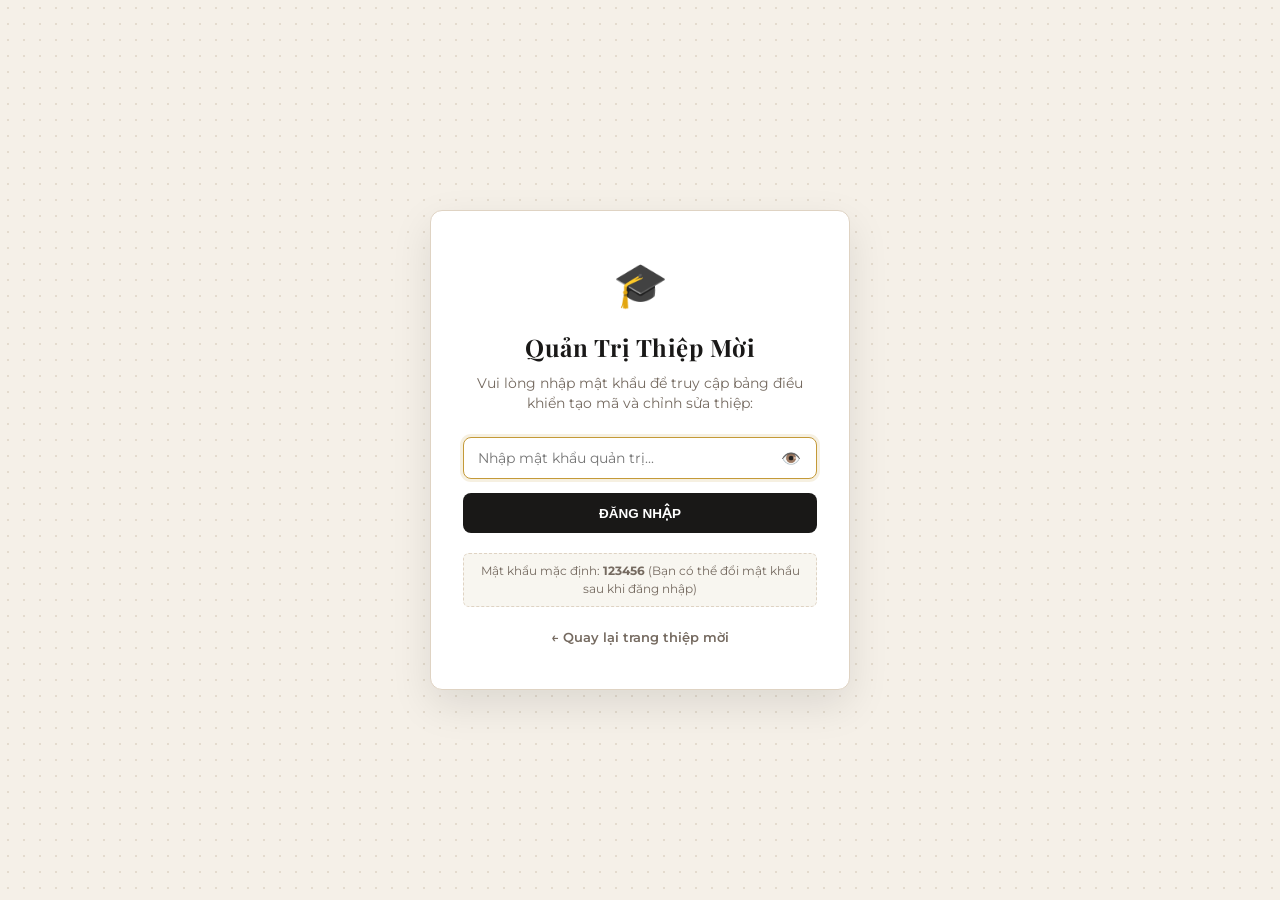
==== admin.html @ f4dd19c2 "Thêm trang quản trị /admin có mật khẩu bảo vệ để tạo mã mời và chỉnh sửa thiệp" ====
<!DOCTYPE html>
<html lang="vi">
<head>
  <meta charset="UTF-8">
  <meta name="viewport" content="width=device-width, initial-scale=1.0">
  <title>Quản Trị Thiệp Mời - Bảng Điều Khiển</title>
  
  <!-- Google Fonts -->
  <link rel="preconnect" href="https://fonts.googleapis.com">
  <link rel="preconnect" href="https://fonts.gstatic.com" crossorigin>
  <link href="https://fonts.googleapis.com/css2?family=Montserrat:wght@400;500;600;700&family=Playfair+Display:ital,wght@0,600;0,700;1,400&display=swap" rel="stylesheet">
  
  <link rel="icon" href="data:image/svg+xml,<svg xmlns=%22http://www.w3.org/2000/svg%22 viewBox=%220 0 100 100%22><text y=%22.9em%22 font-size=%2290%22>⚙️</text></svg>">
  <link rel="stylesheet" href="css/admin.css?v=1">
</head>
<body>

  <!-- 1. MÀN HÌNH ĐĂNG NHẬP MẬT KHẨU -->
  <div id="loginScreen" class="admin-login-wrapper">
    <div class="login-card">
      <div class="login-icon">🎓</div>
      <h1 class="login-title">Quản Trị Thiệp Mời</h1>
      <p class="login-desc">Vui lòng nhập mật khẩu để truy cập bảng điều khiển tạo mã và chỉnh sửa thiệp:</p>
      
      <form id="loginForm" class="login-form">
        <div class="input-wrap">
          <input 
            type="password" 
            id="passwordInput" 
            class="admin-input" 
            placeholder="Nhập mật khẩu quản trị..." 
            required 
            autocomplete="current-password"
            autofocus 
          />
          <button type="button" id="togglePasswordBtn" class="toggle-pwd-btn" title="Hiện/ẩn mật khẩu">👁️</button>
        </div>
        <div id="loginError" class="login-error">Mật khẩu không chính xác. Vui lòng thử lại!</div>
        <button type="submit" class="admin-btn-primary">
          ĐĂNG NHẬP
        </button>
      </form>
      
      <div class="login-hint">
        Mật khẩu mặc định: <b>123456</b> (Bạn có thể đổi mật khẩu sau khi đăng nhập)
      </div>

      <div class="login-back">
        <a href="/">← Quay lại trang thiệp mời</a>
      </div>
    </div>
  </div>

  <!-- 2. BẢNG ĐIỀU KHIỂN CHÍNH (Sau khi đăng nhập) -->
  <div id="dashboardScreen" class="admin-dashboard-wrapper" style="display: none;">
    
    <!-- Header Admin -->
    <header class="admin-header">
      <div class="header-brand">
        <span class="header-icon">🎓</span>
        <div class="header-titles">
          <h2>Quản Trị Thiệp Mời</h2>
          <span class="header-subtitle" id="adminGradNameDisplay">Lễ Tốt Nghiệp</span>
        </div>
      </div>
      
      <div class="header-actions">
        <a href="/" target="_blank" class="admin-btn-outline" title="Mở trang thiệp khách trong tab mới">
          <span>👀</span> Xem trang thiệp
        </a>
        <button id="logoutBtn" class="admin-btn-outline logout-btn" type="button" title="Đăng xuất">
          <span>🚪</span> Đăng xuất
        </button>
      </div>
    </header>

    <!-- Thanh Điều Hướng Tabs -->
    <nav class="admin-nav">
      <button class="nav-tab active" data-tab="tab-qr">
        <span>🔗</span> Tạo Link & Mã QR
      </button>
      <button class="nav-tab" data-tab="tab-edit">
        <span>✏️</span> Chỉnh Sửa Thiệp
      </button>
      <button class="nav-tab" data-tab="tab-wishes">
        <span>💌</span> Xem Lời Chúc & RSVP
      </button>
      <button class="nav-tab" data-tab="tab-settings">
        <span>🔑</span> Đổi Mật Khẩu
      </button>
    </nav>

    <!-- Main Content Area -->
    <main class="admin-main">

      <!-- TAB 1: TẠO LINK MỜI & MÃ QR -->
      <section id="tab-qr" class="tab-pane active">
        <div class="pane-header">
          <h3>Tạo Link Cá Nhân Hóa & Mã QR Cho Từng Khách</h3>
          <p>Mỗi vị khách khi mở link hoặc quét mã QR sẽ thấy đúng tên của mình trên phong bì thư và thiệp mời!</p>
        </div>

        <div class="qr-creator-grid">
          <div class="qr-input-card">
            <div class="form-group">
              <label class="form-label" for="guestNameInput">Họ & Tên khách mời:</label>
              <input 
                id="guestNameInput" 
                class="admin-input" 
                type="text" 
                placeholder="Ví dụ: Bạn Lan Anh, Thầy Tuấn, Bác Năm, Chị Mai..." 
                autocomplete="off"
              />
            </div>

            <div class="form-group">
              <label class="form-label">Link mời riêng tự động:</label>
              <div id="fullLinkOutput" class="link-display-box">https://...</div>
            </div>

            <div class="btn-group">
              <button id="copyLinkBtn" class="admin-btn-primary" type="button">
                <span>📋</span> Sao chép link mời
              </button>
              <a id="previewLinkBtn" class="admin-btn-secondary" href="/" target="_blank">
                <span>👀</span> Mở thử thiệp
              </a>
              <button id="saveGuestHistoryBtn" class="admin-btn-outline" type="button">
                <span>💾</span> Lưu vào danh sách
              </button>
            </div>
          </div>

          <div class="qr-preview-card">
            <h4 class="qr-card-title">Mã QR Thiệp Mời</h4>
            <div class="qr-image-wrapper">
              <img id="qrPreviewImg" src="" alt="Mã QR thiệp mời" />
              <div id="qrNameCaption" class="qr-name-caption">Mã QR cho: Khách Mời</div>
            </div>
            
            <button id="downloadQrBtn" class="admin-btn-gold" type="button">
              <span>📥</span> Tải ảnh mã QR (.PNG)
            </button>
            <div class="qr-tip">
              * Gợi ý: Bạn có thể tải mã QR về để gửi qua Zalo, Messenger, đăng story hoặc in kèm thiệp giấy!
            </div>
          </div>
        </div>

        <!-- Lịch sử danh sách khách đã tạo link -->
        <div class="guest-history-section">
          <div class="history-header">
            <h4>Danh Sách Khách Đã Tạo Link (<span id="guestCount">0</span>)</h4>
            <button id="clearHistoryBtn" class="clear-btn" type="button">Xóa tất cả</button>
          </div>
          <div id="guestHistoryList" class="guest-history-list">
            <!-- Render danh sách khách tại đây -->
          </div>
        </div>
      </section>

      <!-- TAB 2: CHỈNH SỬA THÔNG TIN THIỆP -->
      <section id="tab-edit" class="tab-pane">
        <div class="pane-header">
          <h3>Chỉnh Sửa Thông Tin Thiệp Mời</h3>
          <p>Thay đổi tên cử nhân, ngày giờ, địa điểm tổ chức theo sự kiện thực tế của bạn:</p>
        </div>

        <form id="editInvitationForm" class="edit-invitation-form">
          <div class="form-row">
            <div class="form-group col-6">
              <label class="form-label" for="editGradName">Tên cử nhân (hiển thị trên thiệp):</label>
              <input id="editGradName" class="admin-input" type="text" required />
            </div>
            <div class="form-group col-6">
              <label class="form-label" for="editSubtitle">Tiêu đề phụ:</label>
              <input id="editSubtitle" class="admin-input" type="text" />
            </div>
          </div>

          <div class="form-row">
            <div class="form-group col-4">
              <label class="form-label" for="editEventDay">Ngày tổ chức (trên lịch):</label>
              <input id="editEventDay" class="admin-input" type="number" min="1" max="31" required />
            </div>
            <div class="form-group col-4">
              <label class="form-label" for="editEventMonth">Tháng tổ chức:</label>
              <input id="editEventMonth" class="admin-input" type="number" min="1" max="12" required />
            </div>
            <div class="form-group col-4">
              <label class="form-label" for="editEventYear">Năm tổ chức:</label>
              <input id="editEventYear" class="admin-input" type="number" min="2024" max="2035" required />
            </div>
          </div>

          <div class="form-group">
            <label class="form-label" for="editDateTime">Thời gian hiển thị (dòng mô tả):</label>
            <input id="editDateTime" class="admin-input" type="text" placeholder="Ví dụ: 17/11/2026 | Lúc 10h - 14h" required />
          </div>

          <div class="form-group">
            <label class="form-label" for="editLocation">Địa chỉ tổ chức sự kiện:</label>
            <input id="editLocation" class="admin-input" type="text" required />
          </div>

          <div class="form-group">
            <label class="form-label" for="editMapsUrl">Link Google Maps (khi khách bấm vào để mở ứng dụng):</label>
            <input id="editMapsUrl" class="admin-input" type="url" />
          </div>

          <div class="form-group">
            <label class="form-label" for="editThankYou">Lời cảm ơn bế mạc:</label>
            <textarea id="editThankYou" class="admin-input" rows="3"></textarea>
          </div>

          <div class="form-actions">
            <button type="submit" class="admin-btn-primary">
              <span>💾</span> LƯU THAY ĐỔI VÀO THIỆP
            </button>
            <button type="button" id="resetDefaultBtn" class="admin-btn-outline">
              Khôi phục mặc định ban đầu
            </button>
          </div>
        </form>
      </section>

      <!-- TAB 3: XEM LỜI CHÚC & PHẢN HỒI RSVP -->
      <section id="tab-wishes" class="tab-pane">
        <div class="pane-header">
          <h3>Danh Sách Lời Chúc & Xác Nhận Tham Dự</h3>
          <p>Xem danh sách khách mời đã gửi phản hồi RSVP và lời chúc tốt nghiệp:</p>
        </div>

        <div class="rsvp-stats-grid">
          <div class="stat-card">
            <div class="stat-number" id="statTotal">0</div>
            <div class="stat-label">Tổng phản hồi</div>
          </div>
          <div class="stat-card stat-yes">
            <div class="stat-number" id="statYes">0</div>
            <div class="stat-label">Chắc chắn tham dự</div>
          </div>
          <div class="stat-card stat-maybe">
            <div class="stat-number" id="statMaybe">0</div>
            <div class="stat-label">Sắp xếp tham dự</div>
          </div>
          <div class="stat-card stat-no">
            <div class="stat-number" id="statNo">0</div>
            <div class="stat-label">Bận gửi lời chúc</div>
          </div>
        </div>

        <div class="sheets-integration-box">
          <div class="sheets-info">
            <h4>Google Sheets Đồng Bộ Tự Động</h4>
            <p>Dữ liệu được lưu trữ trực tiếp vào bảng tính Google Sheets của bạn.</p>
          </div>
          <a id="openSheetsBtn" href="https://docs.google.com/spreadsheets" target="_blank" class="admin-btn-secondary">
            <span>📊</span> Mở bảng tính Google Sheets
          </a>
        </div>

        <div class="wishes-table-wrapper">
          <table class="wishes-table">
            <thead>
              <tr>
                <th>Khách mời</th>
                <th>Phản hồi</th>
                <th>Lời chúc</th>
                <th>Thời gian</th>
              </tr>
            </thead>
            <tbody id="wishesTableBody">
              <tr>
                <td colspan="4" class="empty-cell">Đang tải dữ liệu lời chúc...</td>
              </tr>
            </tbody>
          </table>
        </div>
      </section>

      <!-- TAB 4: BẢO MẬT & ĐỔI MẬT KHẨU -->
      <section id="tab-settings" class="tab-pane">
        <div class="pane-header">
          <h3>Bảo Mật & Đổi Mật Khẩu Quản Trị</h3>
          <p>Đổi mật khẩu truy cập trang `/admin` để bảo vệ quyền chỉnh sửa thiệp của bạn:</p>
        </div>

        <form id="changePasswordForm" class="change-pwd-form">
          <div class="form-group">
            <label class="form-label" for="currentPwd">Mật khẩu hiện tại:</label>
            <input id="currentPwd" class="admin-input" type="password" required />
          </div>

          <div class="form-group">
            <label class="form-label" for="newPwd">Mật khẩu mới:</label>
            <input id="newPwd" class="admin-input" type="password" minlength="4" required />
          </div>

          <div class="form-group">
            <label class="form-label" for="confirmPwd">Xác nhận mật khẩu mới:</label>
            <input id="confirmPwd" class="admin-input" type="password" minlength="4" required />
          </div>

          <button type="submit" class="admin-btn-primary">
            <span>🔐</span> CẬP NHẬT MẬT KHẨU
          </button>
        </form>
      </section>

    </main>
  </div>

  <!-- Thông báo Toast -->
  <div id="adminToast" class="admin-toast"></div>

  <!-- Scripts -->
  <script src="js/config.js"></script>
  <script src="js/admin.js?v=1"></script>
</body>
</html>
---- css/admin.css ----
/**
 * ADMIN DASHBOARD STYLESHEET
 * Luxury vintage theme for Graduation Invitation Admin
 */

:root {
  --font-serif: "Playfair Display", Georgia, serif;
  --font-sans: "Montserrat", -apple-system, BlinkMacSystemFont, "Segoe UI", Roboto, sans-serif;
  
  --bg-main: #f5f0e8;
  --bg-card: #ffffff;
  --color-primary: #191817;
  --color-gold: #c49a38;
  --color-gold-hover: #a37c24;
  --color-burgundy: #8c252d;
  --color-border: #dfd3c3;
  --color-text: #2c2520;
  --color-muted: #756a60;
  
  --shadow-card: 0 4px 20px rgba(0, 0, 0, 0.08);
  --shadow-hover: 0 8px 30px rgba(0, 0, 0, 0.12);
  --radius: 12px;
}

* {
  box-sizing: border-box;
  margin: 0;
  padding: 0;
}

body {
  font-family: var(--font-sans);
  background: var(--bg-main);
  background-image: radial-gradient(#e4dbce 0.8px, transparent 0.8px);
  background-size: 16px 16px;
  color: var(--color-text);
  line-height: 1.5;
  min-height: 100vh;
}

/* ==========================================================================
   1. LOGIN SCREEN
   ========================================================================== */
.admin-login-wrapper {
  min-height: 100vh;
  display: flex;
  justify-content: center;
  align-items: center;
  padding: 20px;
}

.login-card {
  width: 100%;
  max-width: 420px;
  background: var(--bg-card);
  padding: 40px 32px;
  border-radius: var(--radius);
  border: 1.5px solid var(--color-border);
  box-shadow: 0 15px 40px rgba(0, 0, 0, 0.1);
  text-align: center;
  animation: slideUp 0.4s ease-out;
}

@keyframes slideUp {
  from { opacity: 0; transform: translateY(20px); }
  to { opacity: 1; transform: translateY(0); }
}

.login-icon {
  font-size: 44px;
  margin-bottom: 12px;
}

.login-title {
  font-family: var(--font-serif);
  font-size: 24px;
  font-weight: 700;
  color: var(--color-primary);
  margin-bottom: 8px;
  letter-spacing: 0.5px;
}

.login-desc {
  font-size: 13.5px;
  color: var(--color-muted);
  margin-bottom: 24px;
}

.login-form {
  display: flex;
  flex-direction: column;
  gap: 14px;
}

.input-wrap {
  position: relative;
  display: flex;
  align-items: center;
}

.toggle-pwd-btn {
  position: absolute;
  right: 12px;
  background: none;
  border: none;
  cursor: pointer;
  font-size: 16px;
  padding: 4px;
}

.login-error {
  display: none;
  background: #fdf2f2;
  color: #c81e1e;
  border: 1px solid #f8b4b4;
  padding: 8px 12px;
  border-radius: 8px;
  font-size: 13px;
  font-weight: 600;
}

.login-hint {
  margin-top: 20px;
  font-size: 12px;
  color: var(--color-muted);
  background: #f8f6f0;
  padding: 8px 12px;
  border-radius: 6px;
  border: 1px dashed var(--color-border);
}

.login-back {
  margin-top: 18px;
}

.login-back a {
  font-size: 13px;
  color: var(--color-muted);
  text-decoration: none;
  font-weight: 600;
  transition: color 0.2s;
}

.login-back a:hover {
  color: var(--color-primary);
}

/* ==========================================================================
   2. DASHBOARD LAYOUT
   ========================================================================== */
.admin-dashboard-wrapper {
  max-width: 1040px;
  margin: 0 auto;
  padding: 20px 16px 60px;
}

/* Header */
.admin-header {
  display: flex;
  justify-content: space-between;
  align-items: center;
  background: var(--bg-card);
  padding: 16px 24px;
  border-radius: var(--radius);
  border: 1px solid var(--color-border);
  box-shadow: var(--shadow-card);
  margin-bottom: 18px;
  flex-wrap: wrap;
  gap: 14px;
}

.header-brand {
  display: flex;
  align-items: center;
  gap: 12px;
}

.header-icon {
  font-size: 32px;
}

.header-titles h2 {
  font-family: var(--font-serif);
  font-size: 20px;
  font-weight: 700;
  color: var(--color-primary);
}

.header-subtitle {
  font-size: 12px;
  color: var(--color-gold);
  font-weight: 600;
  text-transform: uppercase;
  letter-spacing: 1px;
}

.header-actions {
  display: flex;
  gap: 10px;
}

/* Navigation Tabs */
.admin-nav {
  display: flex;
  gap: 8px;
  margin-bottom: 20px;
  overflow-x: auto;
  padding-bottom: 4px;
}

.nav-tab {
  background: var(--bg-card);
  border: 1px solid var(--color-border);
  padding: 12px 18px;
  border-radius: var(--radius);
  font-size: 13.5px;
  font-weight: 600;
  color: var(--color-muted);
  cursor: pointer;
  display: flex;
  align-items: center;
  gap: 8px;
  white-space: nowrap;
  transition: all 0.2s;
}

.nav-tab:hover {
  color: var(--color-primary);
  border-color: #baa794;
}

.nav-tab.active {
  background: var(--color-primary);
  color: #ffffff;
  border-color: var(--color-primary);
  box-shadow: 0 4px 12px rgba(25, 24, 23, 0.2);
}

/* Main Panes */
.tab-pane {
  display: none;
  background: var(--bg-card);
  padding: 32px;
  border-radius: var(--radius);
  border: 1px solid var(--color-border);
  box-shadow: var(--shadow-card);
  animation: fadeIn 0.3s ease;
}

.tab-pane.active {
  display: block;
}

@keyframes fadeIn {
  from { opacity: 0; transform: translateY(6px); }
  to { opacity: 1; transform: translateY(0); }
}

.pane-header {
  border-bottom: 1px dashed var(--color-border);
  padding-bottom: 16px;
  margin-bottom: 24px;
}

.pane-header h3 {
  font-family: var(--font-serif);
  font-size: 20px;
  font-weight: 700;
  color: var(--color-primary);
  margin-bottom: 4px;
}

.pane-header p {
  font-size: 13.5px;
  color: var(--color-muted);
}

/* ==========================================================================
   FORM CONTROLS & BUTTONS
   ========================================================================== */
.form-group {
  margin-bottom: 18px;
}

.form-label {
  display: block;
  font-size: 13px;
  font-weight: 600;
  color: var(--color-text);
  margin-bottom: 6px;
}

.admin-input {
  width: 100%;
  padding: 11px 14px;
  border-radius: 8px;
  border: 1.5px solid var(--color-border);
  background: #fbf9f5;
  font-family: var(--font-sans);
  font-size: 14px;
  color: var(--color-text);
  outline: none;
  transition: border-color 0.2s, background-color 0.2s;
}

.admin-input:focus {
  border-color: var(--color-gold);
  background: #ffffff;
  box-shadow: 0 0 0 3px rgba(196, 154, 56, 0.15);
}

.form-row {
  display: flex;
  gap: 16px;
  flex-wrap: wrap;
}

.col-6 { flex: 1; min-width: 240px; }
.col-4 { flex: 1; min-width: 150px; }

/* Buttons */
.admin-btn-primary {
  background: var(--color-primary);
  color: #ffffff;
  border: none;
  padding: 12px 22px;
  border-radius: 8px;
  font-size: 13.5px;
  font-weight: 600;
  cursor: pointer;
  display: inline-flex;
  align-items: center;
  justify-content: center;
  gap: 8px;
  transition: all 0.2s;
}

.admin-btn-primary:hover {
  background: #33312e;
  transform: translateY(-1px);
  box-shadow: 0 4px 12px rgba(0, 0, 0, 0.15);
}

.admin-btn-secondary {
  background: #4a3e35;
  color: #ffffff;
  border: none;
  padding: 12px 20px;
  border-radius: 8px;
  font-size: 13.5px;
  font-weight: 600;
  cursor: pointer;
  text-decoration: none;
  display: inline-flex;
  align-items: center;
  justify-content: center;
  gap: 8px;
  transition: all 0.2s;
}

.admin-btn-secondary:hover {
  background: #362d26;
  transform: translateY(-1px);
}

.admin-btn-gold {
  background: var(--color-gold);
  color: #ffffff;
  border: none;
  padding: 12px 20px;
  border-radius: 8px;
  font-size: 13.5px;
  font-weight: 600;
  cursor: pointer;
  display: inline-flex;
  align-items: center;
  justify-content: center;
  gap: 8px;
  transition: all 0.2s;
}

.admin-btn-gold:hover {
  background: var(--color-gold-hover);
  transform: translateY(-1px);
}

.admin-btn-outline {
  background: transparent;
  color: var(--color-text);
  border: 1.5px solid var(--color-border);
  padding: 9px 16px;
  border-radius: 8px;
  font-size: 13px;
  font-weight: 600;
  cursor: pointer;
  text-decoration: none;
  display: inline-flex;
  align-items: center;
  gap: 6px;
  transition: all 0.2s;
}

.admin-btn-outline:hover {
  background: #f7f2ea;
  border-color: #c9bfb1;
}

/* ==========================================================================
   TAB 1: QR & LINK GENERATOR
   ========================================================================== */
.qr-creator-grid {
  display: grid;
  grid-template-columns: 1fr 340px;
  gap: 28px;
  margin-bottom: 32px;
}

@media (max-width: 820px) {
  .qr-creator-grid {
    grid-template-columns: 1fr;
  }
}

.link-display-box {
  background: #f8f5ee;
  border: 1px dashed var(--color-border);
  padding: 12px;
  border-radius: 8px;
  font-size: 13px;
  color: #191817;
  word-break: break-all;
  font-family: monospace;
}

.btn-group {
  display: flex;
  gap: 10px;
  flex-wrap: wrap;
  margin-top: 14px;
}

.qr-preview-card {
  background: #fdfbf7;
  border: 1.5px solid var(--color-border);
  border-radius: 12px;
  padding: 24px;
  display: flex;
  flex-direction: column;
  align-items: center;
  text-align: center;
}

.qr-card-title {
  font-family: var(--font-serif);
  font-size: 16px;
  font-weight: 700;
  margin-bottom: 14px;
}

.qr-image-wrapper {
  background: #ffffff;
  padding: 12px;
  border-radius: 10px;
  border: 1px solid var(--color-border);
  box-shadow: 0 4px 12px rgba(0, 0, 0, 0.05);
  margin-bottom: 16px;
}

.qr-image-wrapper img {
  width: 200px;
  height: 200px;
  display: block;
}

.qr-name-caption {
  font-size: 12.5px;
  font-weight: 700;
  margin-top: 8px;
  color: var(--color-primary);
}

.qr-tip {
  font-size: 11.5px;
  color: var(--color-muted);
  margin-top: 12px;
  line-height: 1.4;
}

/* History */
.guest-history-section {
  border-top: 1px dashed var(--color-border);
  padding-top: 24px;
}

.history-header {
  display: flex;
  justify-content: space-between;
  align-items: center;
  margin-bottom: 14px;
}

.history-header h4 {
  font-size: 15px;
  font-weight: 700;
}

.clear-btn {
  background: none;
  border: none;
  color: #c81e1e;
  font-size: 12.5px;
  cursor: pointer;
  font-weight: 600;
}

.clear-btn:hover {
  text-decoration: underline;
}

.guest-history-list {
  display: grid;
  grid-template-columns: repeat(auto-fill, minmax(280px, 1fr));
  gap: 12px;
}

.guest-history-item {
  background: #fbf9f5;
  border: 1px solid var(--color-border);
  padding: 12px 14px;
  border-radius: 8px;
  display: flex;
  justify-content: space-between;
  align-items: center;
}

.guest-item-name {
  font-weight: 700;
  font-size: 13.5px;
  color: var(--color-primary);
}

.guest-item-actions {
  display: flex;
  gap: 6px;
}

.mini-btn {
  background: #ffffff;
  border: 1px solid var(--color-border);
  padding: 5px 8px;
  border-radius: 6px;
  font-size: 12px;
  cursor: pointer;
  transition: all 0.2s;
}

.mini-btn:hover {
  background: #f0eae1;
}

/* ==========================================================================
   TAB 3: RSVP & WISHES
   ========================================================================== */
.rsvp-stats-grid {
  display: grid;
  grid-template-columns: repeat(auto-fit, minmax(180px, 1fr));
  gap: 14px;
  margin-bottom: 24px;
}

.stat-card {
  background: #fbf9f5;
  border: 1px solid var(--color-border);
  padding: 18px;
  border-radius: 10px;
  text-align: center;
}

.stat-number {
  font-size: 32px;
  font-weight: 700;
  color: var(--color-primary);
  line-height: 1.1;
  margin-bottom: 4px;
}

.stat-label {
  font-size: 12.5px;
  color: var(--color-muted);
  font-weight: 600;
}

.stat-yes .stat-number { color: #057a55; }
.stat-maybe .stat-number { color: #d97706; }
.stat-no .stat-number { color: #e02424; }

.sheets-integration-box {
  background: #f4fbf7;
  border: 1px solid #bcf0da;
  padding: 16px 20px;
  border-radius: 10px;
  display: flex;
  justify-content: space-between;
  align-items: center;
  margin-bottom: 24px;
  flex-wrap: wrap;
  gap: 12px;
}

.sheets-info h4 {
  font-size: 15px;
  color: #03543f;
  margin-bottom: 2px;
}

.sheets-info p {
  font-size: 12.5px;
  color: #046c4e;
}

.wishes-table-wrapper {
  overflow-x: auto;
  border: 1px solid var(--color-border);
  border-radius: 10px;
}

.wishes-table {
  width: 100%;
  border-collapse: collapse;
  text-align: left;
  font-size: 13px;
}

.wishes-table th {
  background: #f8f5ee;
  padding: 12px 14px;
  border-bottom: 1.5px solid var(--color-border);
  font-weight: 700;
  color: var(--color-primary);
  white-space: nowrap;
}

.wishes-table td {
  padding: 12px 14px;
  border-bottom: 1px solid #eee8df;
  vertical-align: top;
}

.wishes-table tr:hover {
  background: #faf7f2;
}

.empty-cell {
  text-align: center;
  color: var(--color-muted);
  padding: 24px !important;
}

/* Toast */
.admin-toast {
  position: fixed;
  top: 24px;
  left: 50%;
  transform: translateX(-50%) translateY(-100px);
  background: #191817;
  color: #ffffff;
  padding: 12px 24px;
  border-radius: 30px;
  font-size: 13.5px;
  font-weight: 600;
  box-shadow: 0 8px 24px rgba(0, 0, 0, 0.25);
  z-index: 100000;
  opacity: 0;
  transition: all 0.3s cubic-bezier(0.175, 0.885, 0.32, 1.275);
}

.admin-toast.show {
  transform: translateX(-50%) translateY(0);
  opacity: 1;
}

@media (max-width: 640px) {
  .tab-pane {
    padding: 20px 16px;
  }
}
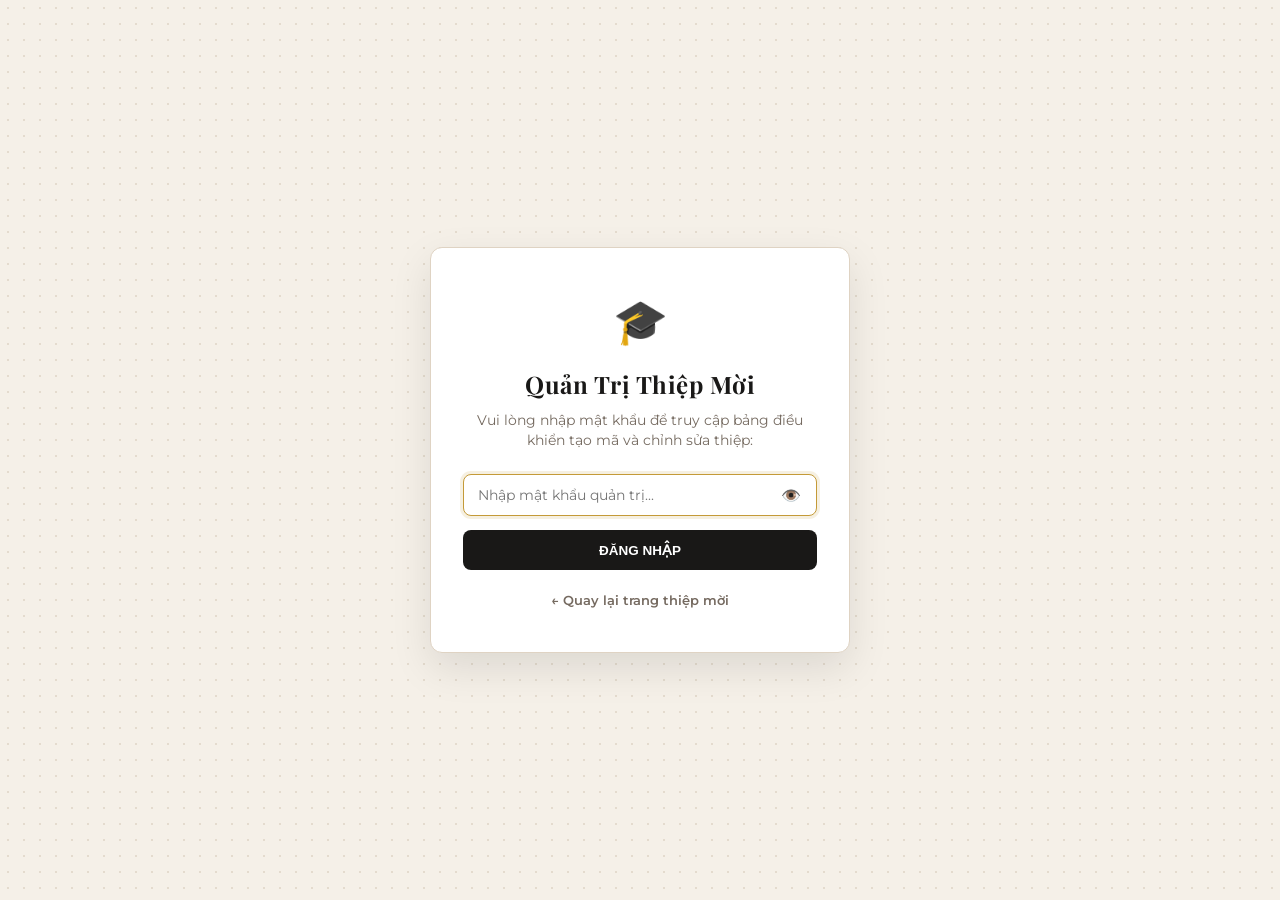
==== commit f809e686: "Ẩn dòng gợi ý mật khẩu mặc định trên màn hình đăng nhập admin" ====
--- a/admin.html
+++ b/admin.html
@@ -40,10 +40,6 @@
           ĐĂNG NHẬP
         </button>
       </form>
-      
-      <div class="login-hint">
-        Mật khẩu mặc định: <b>123456</b> (Bạn có thể đổi mật khẩu sau khi đăng nhập)
-      </div>
 
       <div class="login-back">
         <a href="/">← Quay lại trang thiệp mời</a>
